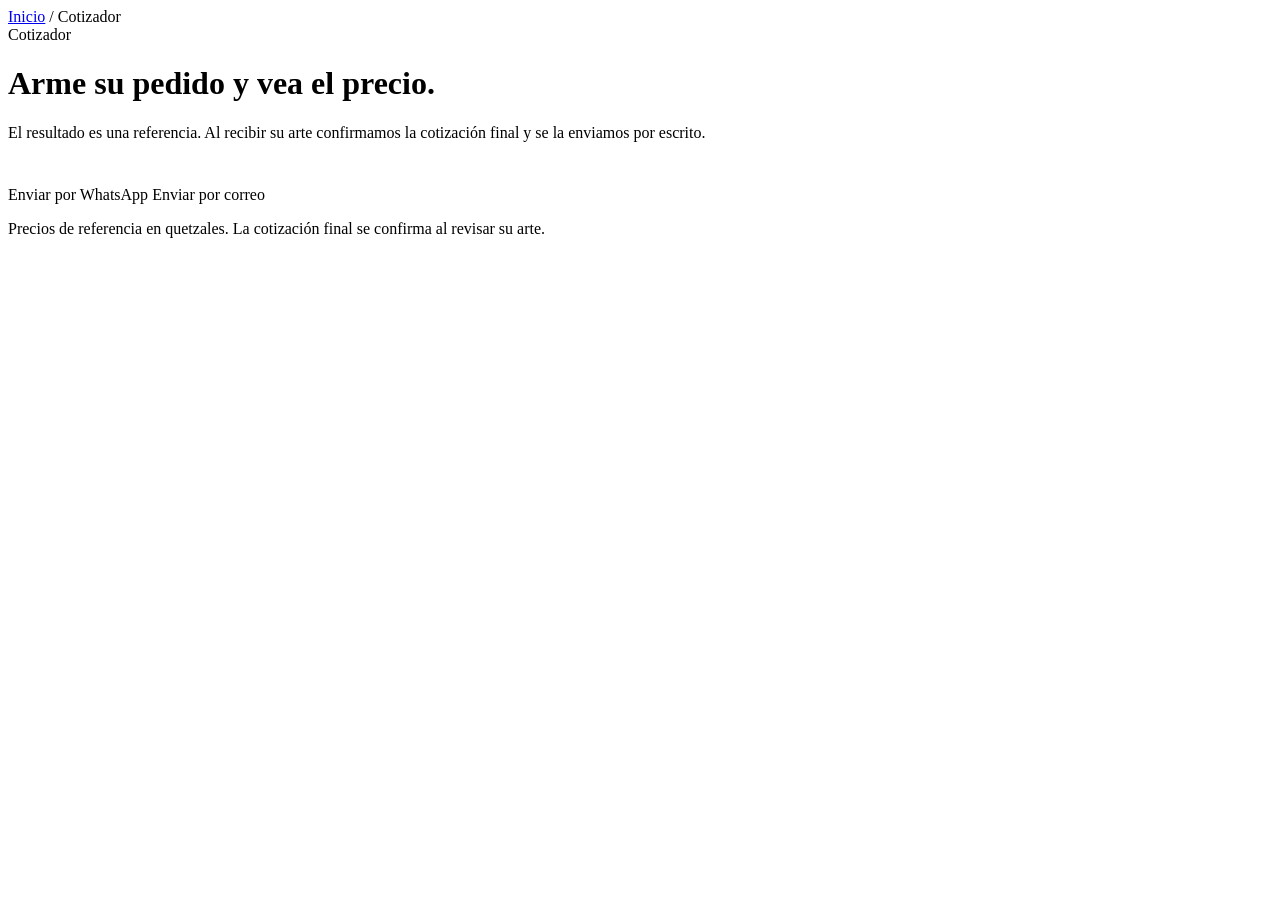
==== cotizador.html @ a4f09148 "Add files via upload" ====
<!doctype html>
<html lang="es">
<head>
<meta charset="utf-8">
<meta name="viewport" content="width=device-width, initial-scale=1">
<title>Cotizador · mi eelo</title>
<meta name="description" content="Cotice su pedido de productos personalizados al instante.">
<link rel="preconnect" href="https://fonts.googleapis.com">
<link rel="preconnect" href="https://fonts.gstatic.com" crossorigin>
<link href="https://fonts.googleapis.com/css2?family=DM+Sans:opsz,wght@9..40,400;9..40,500;9..40,700&family=Jost:wght@400;500;600;700&display=swap" rel="stylesheet">
<link rel="stylesheet" href="assets/estilos.css">
</head>
<body data-pagina="cotizador">
<div id="encabezado"></div>
<header class="cabecera" style="padding-bottom:28px"><div class="wrap">
  <div class="migas"><a href="index.html">Inicio</a> / Cotizador</div>
  <div class="eyebrow">Cotizador</div>
  <h1>Arme su pedido y vea el precio.</h1>
  <p class="lead">El resultado es una referencia. Al recibir su arte confirmamos la cotización final y se la enviamos por escrito.</p>
</div></header>
<section style="padding-top:0"><div class="wrap"><div class="cot">
  <form class="form" id="cotForm" onsubmit="return false"></form>
  <aside class="resumen" aria-live="polite">
    <div class="r-top"><div class="r-foto" id="rFoto"></div>
      <div><span class="r-cod" id="rCod"></span><div class="unit" id="rUnit"></div></div></div>
    <div class="config" id="rConfig"></div>
    <div class="desglose" id="rDesglose"></div>
    <div class="hint" id="rHint"></div>
    <div class="avisos" id="rAvisos"></div>
    <a class="btn btn-terra" id="btnWa" target="_blank" rel="noopener">Enviar por WhatsApp</a>
    <a class="btn btn-ghost" id="btnMail">Enviar por correo</a>
    <p class="legal">Precios de referencia en quetzales. La cotización final se confirma al revisar su arte.</p>
  </aside>
</div></div></section>
<div id="pie"></div>
<script src="assets/datos.js"></script>
<script src="assets/app.js"></script>
</body>
</html>
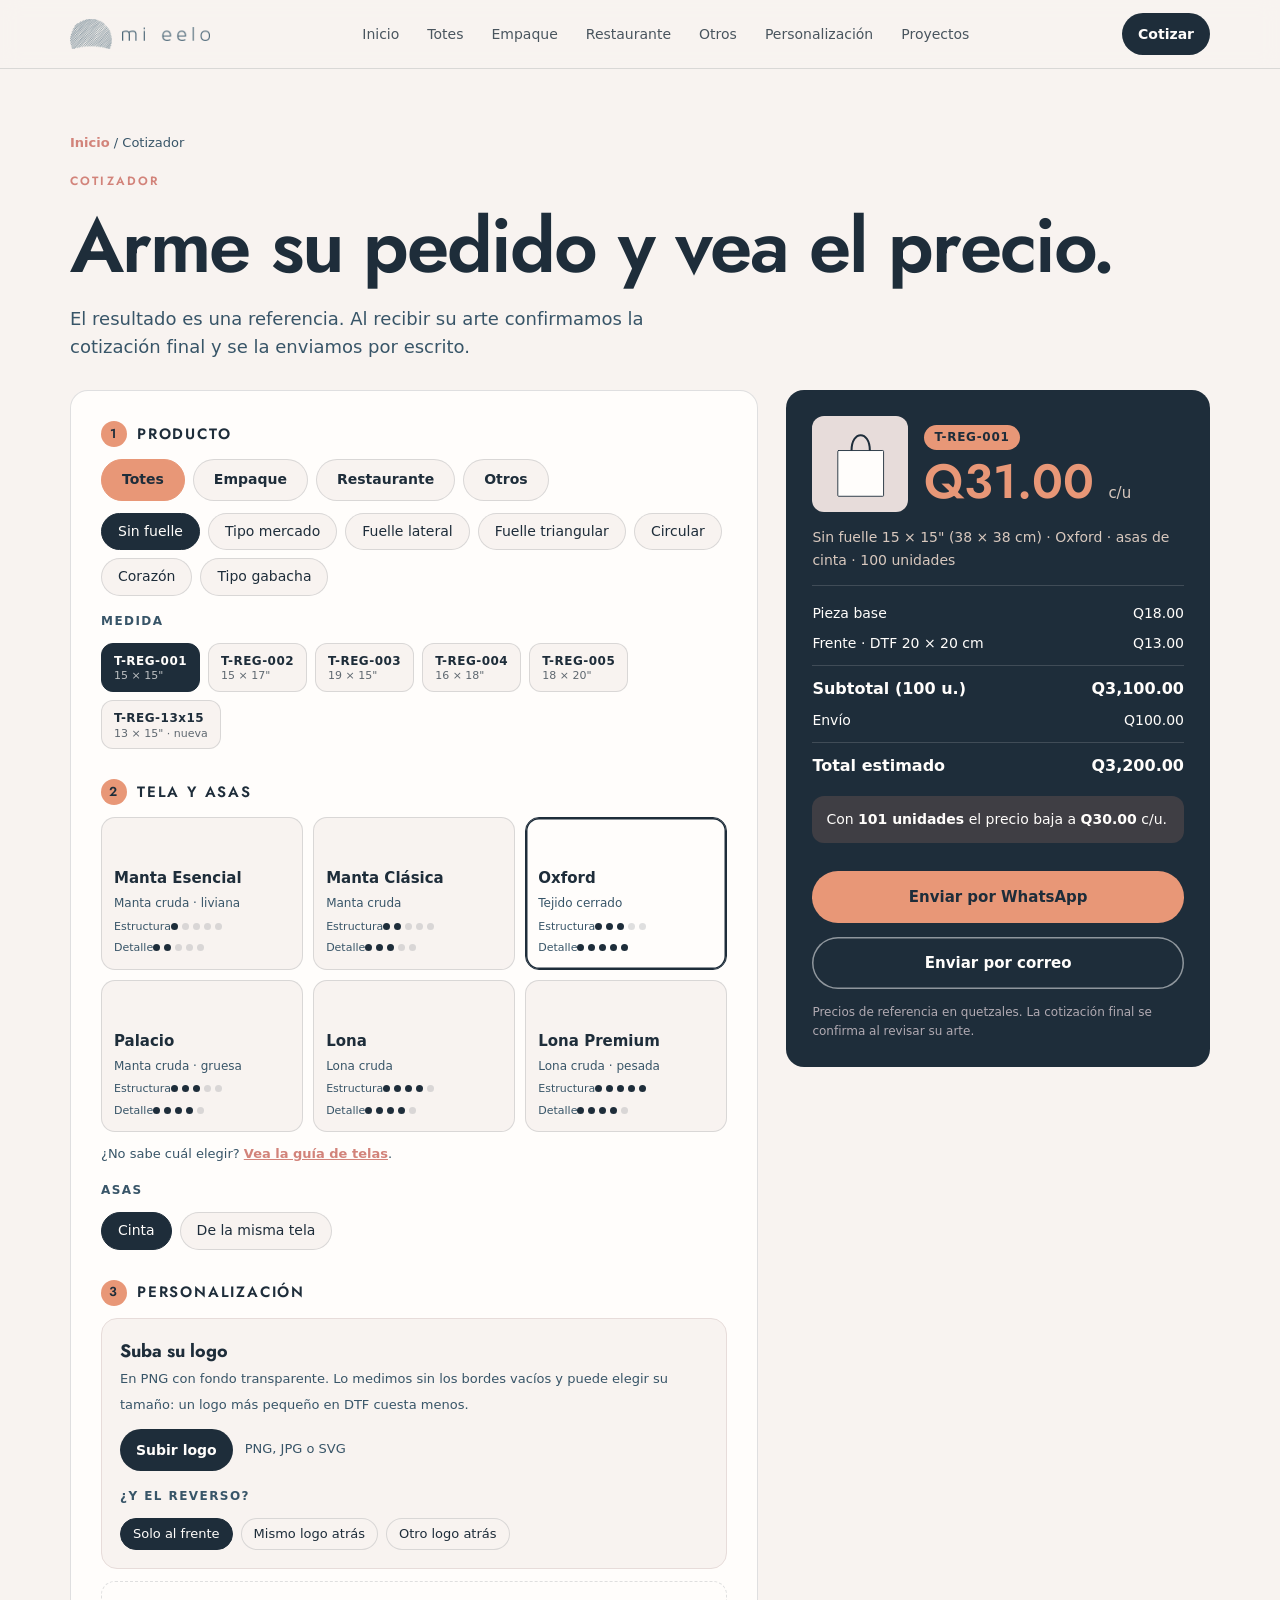
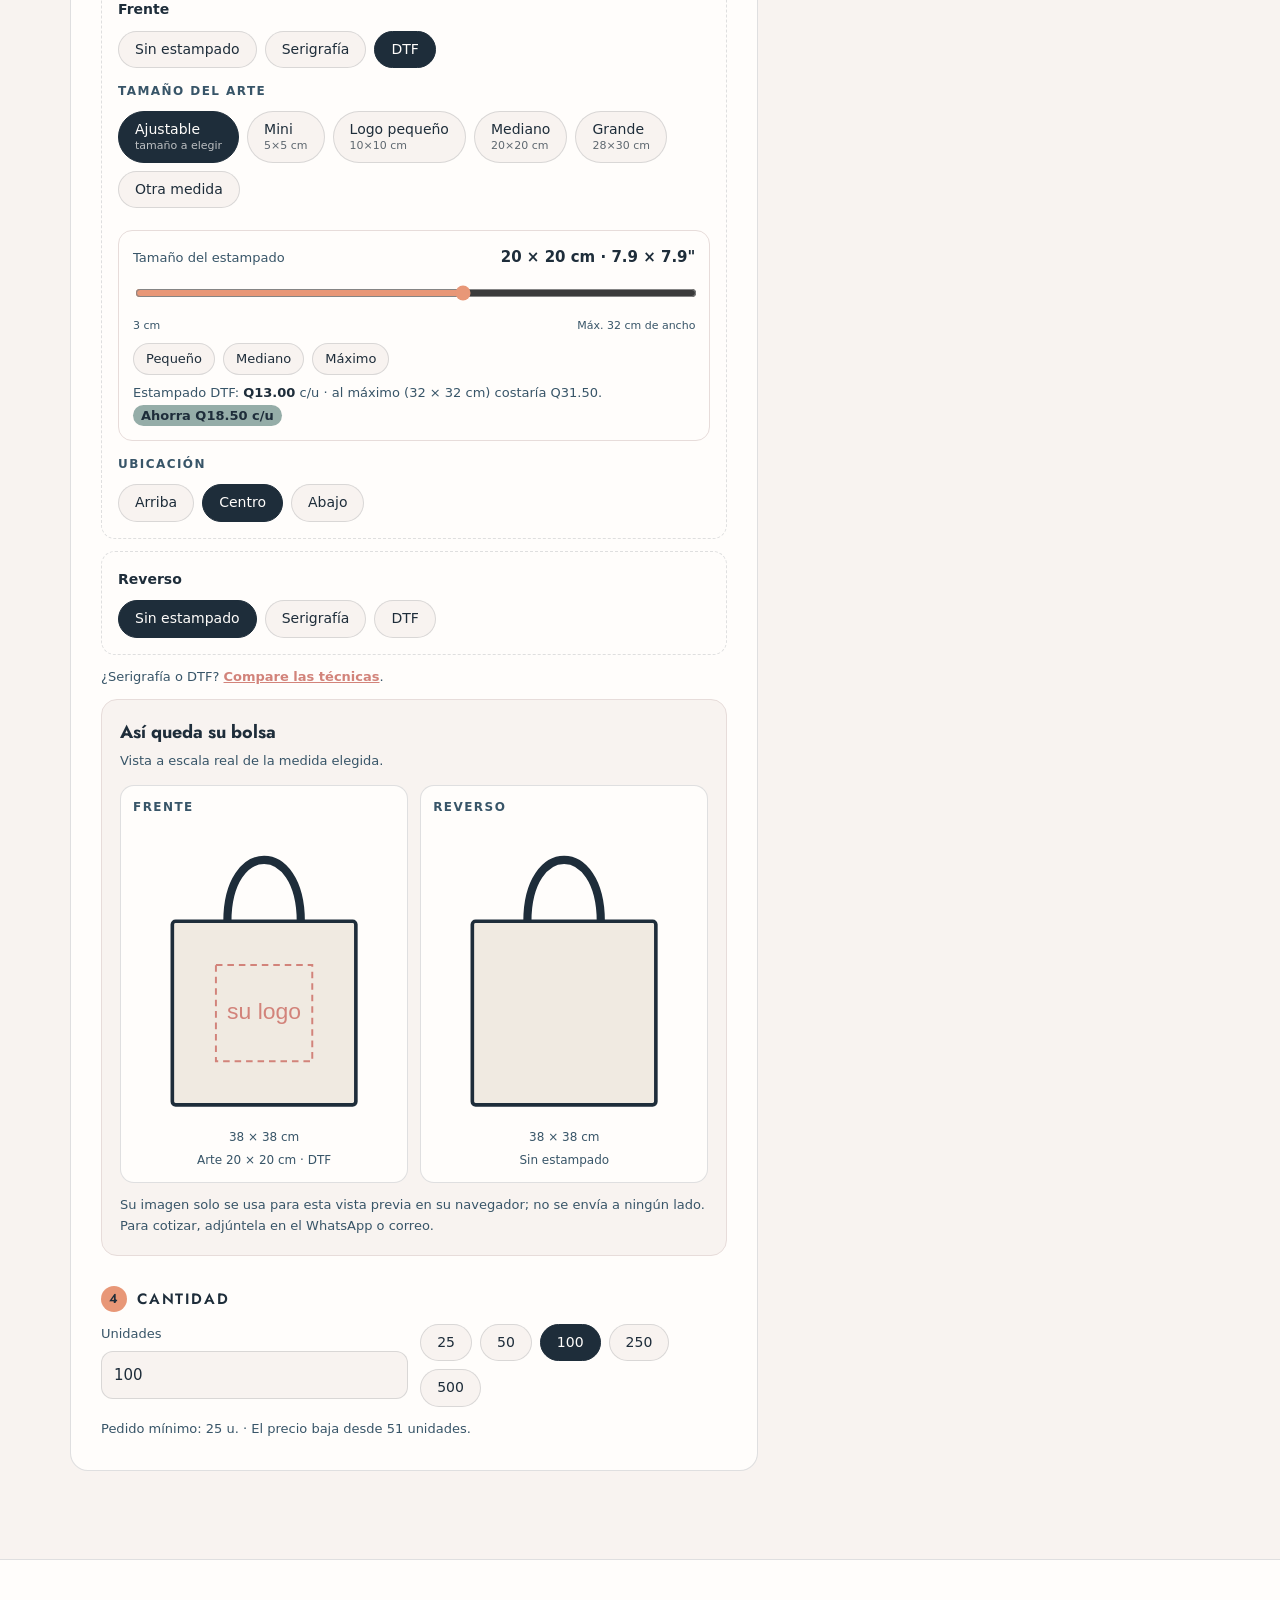
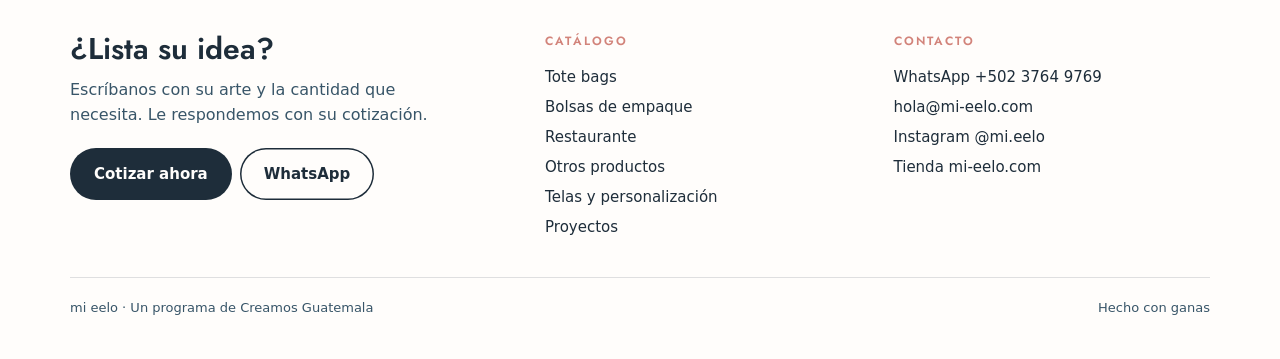
==== commit ecd7b360: "Logo con tamaño ajustable, íconos a la medida y reverso - Cotizador: subir logo (se recortan bordes " ====
--- a/cotizador.html
+++ b/cotizador.html
@@ -8,9 +8,17 @@
 <link rel="preconnect" href="https://fonts.googleapis.com">
 <link rel="preconnect" href="https://fonts.gstatic.com" crossorigin>
 <link href="https://fonts.googleapis.com/css2?family=DM+Sans:opsz,wght@9..40,400;9..40,500;9..40,700&family=Jost:wght@400;500;600;700&display=swap" rel="stylesheet">
-<link rel="stylesheet" href="assets/estilos.css">
+<link rel="stylesheet" href="assets/estilos.css?v=6">
 </head>
 <body data-pagina="cotizador">
+<div id="cargador" aria-hidden="true">
+  <div class="cg-logo">
+    <div class="cg-sol"><img src="assets/img/logo-sol.png" alt=""></div>
+    <img class="cg-txt" src="assets/img/logo-texto.png" alt="">
+    <div class="cg-barra"><i></i></div>
+  </div>
+</div>
+<script>try{var c=document.getElementById('cargador');if(sessionStorage.getItem('mieelo-visto'))c.classList.add('rapido');sessionStorage.setItem('mieelo-visto','1')}catch(e){}</script>
 <div id="encabezado"></div>
 <header class="cabecera" style="padding-bottom:28px"><div class="wrap">
   <div class="migas"><a href="index.html">Inicio</a> / Cotizador</div>
@@ -33,7 +41,7 @@
   </aside>
 </div></div></section>
 <div id="pie"></div>
-<script src="assets/datos.js"></script>
-<script src="assets/app.js"></script>
+<script src="assets/datos.js?v=6"></script>
+<script src="assets/app.js?v=6"></script>
 </body>
 </html>
--- a/assets/estilos.css
+++ b/assets/estilos.css
@@ -0,0 +1,356 @@
+/* =========================================================
+   mi eelo · estilos del catálogo (Brandbook 2020)
+   Mission Gothic es la tipografía de marca: si tienen el archivo,
+   agreguen un @font-face aquí y se usará automáticamente.
+   Mientras tanto se muestra Jost como sustituto.
+   ========================================================= */
+:root{
+  --navy:#1E2D3A; --azul:#385568; --blush:#E7DCDA; --arena:#E4C7BA; --lino:#D8C8BE;
+  --coral:#D2837A; --terra:#E89777; --gris:#B1AAB2; --salvia:#95ADA8; --lila:#D5CAD8;
+  --papel:#F8F3F0; --blanco:#FFFDFB; --linea:rgba(30,45,58,.14);
+  --f-marca:'Mission Gothic','Jost',system-ui,sans-serif;
+  --f-texto:'DM Sans',system-ui,sans-serif;
+  --radio:18px;
+}
+*{box-sizing:border-box}
+html{scroll-behavior:smooth}
+body{margin:0;background:var(--papel);color:var(--navy);font-family:var(--f-texto);font-size:16px;line-height:1.6;-webkit-font-smoothing:antialiased}
+img,svg{display:block;max-width:100%}
+a{color:inherit}
+h1,h2,h3,h4{font-family:var(--f-marca);font-weight:600;line-height:1.1;margin:0}
+h1{font-size:clamp(40px,6vw,76px);letter-spacing:-.025em}
+h2{font-size:clamp(30px,4.2vw,48px);letter-spacing:-.01em}
+h3{font-size:22px}
+p{margin:0}
+.wrap{max-width:1180px;margin:0 auto;padding:0 20px}
+section{padding:88px 0;position:relative}
+.eyebrow{font-family:var(--f-marca);text-transform:uppercase;letter-spacing:.18em;font-size:12px;font-weight:600;color:var(--coral);margin-bottom:14px}
+.lead{font-size:18px;color:var(--azul);max-width:640px;margin-top:16px}
+.muted{color:var(--azul)}
+.oculto{display:none!important}
+.btn{display:inline-flex;align-items:center;justify-content:center;gap:8px;padding:14px 24px;border-radius:999px;font-weight:700;text-decoration:none;border:0;cursor:pointer;font-family:var(--f-texto);font-size:15px;transition:transform .15s,background .15s;white-space:nowrap}
+.btn:hover{transform:translateY(-1px)}
+.btn-sm{padding:10px 16px;font-size:14px}
+.btn-primary{background:var(--navy);color:var(--blanco)}
+.btn-primary:hover{background:var(--azul)}
+.btn-ghost{background:transparent;color:var(--navy);box-shadow:inset 0 0 0 1.5px var(--navy)}
+.btn-terra{background:var(--terra);color:var(--navy)}
+.botonera{display:flex;gap:8px;flex-wrap:wrap}
+
+/* NAV */
+.nav{position:sticky;top:0;z-index:50;background:rgba(248,243,240,.92);backdrop-filter:blur(10px);border-bottom:1px solid var(--linea)}
+.nav .wrap{display:flex;align-items:center;justify-content:space-between;height:68px;gap:16px}
+.logo{font-family:var(--f-marca);font-size:26px;font-weight:600;letter-spacing:-.02em;text-decoration:none;flex:none}
+.logo span{color:var(--terra)}
+.nav ul{display:flex;gap:4px;list-style:none;margin:0;padding:0;font-size:14px;font-weight:500}
+.nav ul a{text-decoration:none;padding:8px 12px;border-radius:999px;display:block;opacity:.8}
+.nav ul a:hover{opacity:1;background:var(--blush)}
+.nav ul a.activo{opacity:1;background:var(--navy);color:var(--blanco)}
+.nav-der{display:flex;gap:10px;align-items:center}
+.hamburguesa{display:none;width:42px;height:42px;border:0;background:var(--blush);border-radius:50%;cursor:pointer;flex-direction:column;justify-content:center;align-items:center;gap:4px}
+.hamburguesa span{width:18px;height:2px;background:var(--navy);display:block}
+@media(max-width:1020px){
+  .hamburguesa{display:flex}
+  .nav ul{display:none;position:absolute;top:68px;left:0;right:0;background:var(--papel);flex-direction:column;padding:12px 20px 20px;border-bottom:1px solid var(--linea)}
+  .nav ul.abierto{display:flex}
+  .nav ul a{padding:12px 14px}
+}
+
+/* CABECERA DE PÁGINA */
+.cabecera{padding:64px 0 40px}
+.cabecera .migas{font-size:13px;color:var(--azul);margin-bottom:18px}
+.cabecera .migas a{text-decoration:none;color:var(--coral);font-weight:600}
+
+/* HERO */
+.hero{padding:64px 0 80px;overflow:hidden}
+.hero .wrap{display:grid;grid-template-columns:1.1fr .9fr;gap:40px;align-items:center}
+.hero h1 em{font-style:normal;color:var(--terra)}
+.hero .lead{font-size:19px}
+.hero .botonera{margin-top:30px}
+.hero-art{position:relative;aspect-ratio:1/1}
+.hero-art .sol{position:absolute;inset:6%;border-radius:50%;background:var(--terra)}
+.hero-art .sol2{position:absolute;width:38%;aspect-ratio:1;border-radius:50%;background:var(--salvia);right:-4%;bottom:2%;opacity:.9}
+.hero-art svg{position:absolute;inset:8% 14%;width:72%;height:auto}
+.hero-meta{display:flex;gap:28px;margin-top:36px;flex-wrap:wrap}
+.hero-meta div{font-size:14px;color:var(--azul)}
+.hero-meta b{display:block;font-family:var(--f-marca);font-size:28px;color:var(--navy);font-weight:600}
+@media(max-width:860px){.hero .wrap{grid-template-columns:1fr}.hero-art{max-width:360px;margin:0 auto;width:100%}}
+
+/* PASOS */
+.pasos{background:var(--navy);color:var(--blanco);padding:44px 0}
+.pasos ol{list-style:none;margin:0;padding:0;display:grid;grid-template-columns:repeat(4,1fr);gap:20px}
+.pasos li{display:flex;gap:14px;align-items:flex-start}
+.pasos .n{flex:none;width:36px;height:36px;border-radius:50%;background:var(--terra);color:var(--navy);display:grid;place-items:center;font-family:var(--f-marca);font-weight:700}
+.pasos b{display:block;font-family:var(--f-marca);font-size:18px}
+.pasos span{font-size:14px;opacity:.75}
+@media(max-width:860px){.pasos ol{grid-template-columns:1fr 1fr}}
+@media(max-width:520px){.pasos ol{grid-template-columns:1fr}}
+
+/* CATEGORÍAS (inicio) */
+.grid-cat{display:grid;grid-template-columns:repeat(2,1fr);gap:20px;margin-top:40px}
+.cat{display:grid;grid-template-columns:44% 1fr;background:var(--blanco);border-radius:var(--radio);overflow:hidden;text-decoration:none;border:1px solid var(--linea);transition:transform .2s,box-shadow .2s}
+.cat:hover{transform:translateY(-3px);box-shadow:0 14px 30px -18px rgba(30,45,58,.4)}
+.cat-foto{background:var(--c);display:grid;place-items:center;min-height:220px;overflow:hidden}
+.cat-foto img{width:100%;height:100%;object-fit:cover}
+.cat-txt{padding:24px;display:flex;flex-direction:column;gap:10px}
+.cat-txt p{font-size:15px;color:var(--azul)}
+.cat-pie{margin-top:auto;display:flex;justify-content:space-between;gap:10px;flex-wrap:wrap;font-size:13px;color:var(--azul);padding-top:12px;border-top:1px solid var(--linea)}
+.cat-pie i{font-style:normal;font-weight:700;color:var(--coral)}
+@media(max-width:860px){.grid-cat{grid-template-columns:1fr}}
+@media(max-width:480px){.cat{grid-template-columns:1fr}.cat-foto{min-height:180px}}
+.atajos{display:grid;grid-template-columns:repeat(7,1fr);gap:12px;margin-top:32px}
+.atajo{background:var(--blanco);border-radius:16px;padding:16px 12px;text-align:center;text-decoration:none;border:1px solid var(--linea);transition:border-color .2s}
+.atajo:hover{border-color:var(--navy)}
+.atajo svg{height:84px;width:auto;margin:0 auto 8px}
+.atajo b{display:block;font-family:var(--f-marca);font-size:15px}
+.atajo span{font-size:12px;color:var(--azul)}
+@media(max-width:860px){.atajos{grid-template-columns:repeat(3,1fr)}}
+
+/* FILTROS Y TARJETAS DE PRODUCTO */
+.filtros{display:flex;gap:8px;flex-wrap:wrap;margin-bottom:28px;position:sticky;top:68px;z-index:5;background:var(--papel);padding:12px 0}
+.filtros button{font:inherit;font-size:14px;font-weight:500;padding:9px 16px;border-radius:999px;border:1.5px solid var(--linea);background:var(--blanco);cursor:pointer;color:var(--navy)}
+.filtros button small{opacity:.55;margin-left:4px}
+.filtros button.on{background:var(--navy);color:var(--blanco);border-color:var(--navy)}
+.grid-productos{display:grid;grid-template-columns:repeat(3,1fr);gap:22px}
+.producto{background:var(--blanco);border-radius:var(--radio);overflow:hidden;display:flex;flex-direction:column;border:1px solid var(--linea)}
+.producto .foto{position:relative;background:var(--blush);aspect-ratio:1/1;overflow:hidden}
+.producto .foto img{width:100%;height:100%;object-fit:cover}
+.ilus-respaldo{width:100%;height:100%;display:grid;place-items:center;padding:30px}
+.ilus-respaldo svg{height:100%;width:auto}
+.badge-cod{position:absolute;top:12px;left:12px;background:var(--navy);color:var(--blanco);font-size:12px;font-weight:700;letter-spacing:.06em;padding:5px 10px;border-radius:999px}
+.miniaturas{position:absolute;bottom:12px;left:0;right:0;display:flex;justify-content:center;gap:6px}
+.miniaturas button{width:10px;height:10px;border-radius:50%;border:0;background:rgba(255,255,255,.7);cursor:pointer;padding:0;box-shadow:0 0 0 1px rgba(30,45,58,.25)}
+.miniaturas button.on{background:var(--navy)}
+.producto .cuerpo{padding:22px;display:flex;flex-direction:column;gap:10px;flex:1}
+.producto .rasgo{font-size:12px;text-transform:uppercase;letter-spacing:.12em;color:var(--coral);font-weight:700}
+.producto p{font-size:14px;color:var(--azul)}
+.lbl,.sub-lbl{font-size:12px;text-transform:uppercase;letter-spacing:.12em;font-weight:700;color:var(--azul);margin-top:4px}
+.variantes{display:flex;gap:6px;flex-wrap:wrap}
+.variantes button{font:inherit;border:1.5px solid var(--linea);background:var(--papel);border-radius:10px;padding:6px 10px;cursor:pointer;text-align:left;line-height:1.2;color:var(--navy)}
+.variantes button b{display:block;font-size:11px;letter-spacing:.06em;color:var(--coral)}
+.variantes button span{font-size:13px;font-weight:500}
+.variantes button.on{background:var(--navy);color:var(--blanco);border-color:var(--navy)}
+.variantes button.on b{color:var(--terra)}
+.ficha{display:flex;flex-wrap:wrap;gap:6px 14px;font-size:13px;background:var(--papel);border-radius:10px;padding:10px 12px}
+.ficha span{white-space:nowrap}
+.pie-prod{margin-top:auto;padding-top:14px;border-top:1px solid var(--linea);display:flex;flex-direction:column;gap:12px}
+.desde{font-size:12px;color:var(--azul);line-height:1.3}
+.desde b{display:block;font-family:var(--f-marca);font-size:24px;color:var(--navy)}
+@media(max-width:1000px){.grid-productos{grid-template-columns:1fr 1fr}}
+@media(max-width:620px){.grid-productos{grid-template-columns:1fr}}
+.otras{display:grid;grid-template-columns:repeat(3,1fr);gap:16px;margin-top:28px}
+.cat-mini{background:var(--c);border-radius:var(--radio);padding:22px;text-decoration:none;display:flex;flex-direction:column;gap:6px}
+.cat-mini b{font-family:var(--f-marca);font-size:20px}
+.cat-mini span{font-size:14px}
+.cat-mini i{font-style:normal;font-weight:700;margin-top:6px}
+@media(max-width:760px){.otras{grid-template-columns:1fr}}
+.banda-cta{background:var(--navy);color:var(--blanco);border-radius:var(--radio);padding:34px;display:flex;justify-content:space-between;align-items:center;gap:20px;flex-wrap:wrap;margin-top:48px}
+.banda-cta h3{font-size:26px}
+.banda-cta p{opacity:.8;margin-top:6px}
+
+/* TELAS */
+.guia{display:grid;grid-template-columns:repeat(3,1fr);gap:18px;margin:40px 0}
+.uso{border-radius:var(--radio);padding:26px}
+.uso:nth-child(1){background:var(--lila)}
+.uso:nth-child(2){background:var(--arena)}
+.uso:nth-child(3){background:#C9D7D3}
+.uso .q{font-size:13px;text-transform:uppercase;letter-spacing:.14em;font-weight:700;opacity:.7}
+.uso h3{margin:10px 0 8px;font-size:21px}
+.uso p{font-size:15px}
+.uso .rec{margin-top:14px;font-weight:700;font-size:15px}
+.grid-telas{display:grid;grid-template-columns:repeat(3,1fr);gap:16px}
+.tela{border:1px solid var(--linea);border-radius:var(--radio);padding:22px;display:flex;flex-direction:column;gap:10px;background:var(--blanco)}
+.tela .muestra,.sw{background-image:repeating-linear-gradient(0deg,rgba(255,255,255,.3) 0 1px,transparent 1px 4px),repeating-linear-gradient(90deg,rgba(30,45,58,.07) 0 1px,transparent 1px 4px)}
+.tela .muestra{height:64px;border-radius:12px}
+.tela .fam{font-size:12px;text-transform:uppercase;letter-spacing:.14em;color:var(--coral);font-weight:700}
+.tela p{font-size:14px;color:var(--azul)}
+.tela .btn{margin-top:auto;align-self:flex-start}
+.medidor{display:grid;grid-template-columns:120px 1fr;gap:6px 10px;font-size:13px;align-items:center}
+.puntos{display:inline-flex;gap:4px;vertical-align:middle}
+.puntos i{width:11px;height:11px;border-radius:50%;background:var(--linea)}
+.puntos i.on{background:var(--navy)}
+.aptitud{display:flex;gap:6px;flex-wrap:wrap}
+.aptitud span{font-size:12px;padding:3px 10px;border-radius:999px;background:var(--papel);border:1px solid var(--linea)}
+@media(max-width:960px){.guia,.grid-telas{grid-template-columns:1fr 1fr}}
+@media(max-width:600px){.guia,.grid-telas{grid-template-columns:1fr}}
+
+/* TÉCNICAS */
+.tecnicas{display:grid;grid-template-columns:1fr 1fr;gap:22px;margin-top:40px}
+.tecnica{background:var(--blanco);border-radius:var(--radio);padding:30px;border:1px solid var(--linea)}
+.tecnica h3{font-size:28px;margin-bottom:6px}
+.tecnica .sub{color:var(--azul);margin-bottom:18px}
+.tecnica ul{padding-left:18px;margin:0 0 20px;font-size:15px}
+.tecnica li{margin-bottom:6px}
+table.precios{width:100%;border-collapse:collapse;font-size:15px}
+table.precios th,table.precios td{text-align:left;padding:10px 0;border-bottom:1px solid var(--linea)}
+table.precios th{font-size:12px;text-transform:uppercase;letter-spacing:.12em;color:var(--azul);font-weight:700}
+table.precios td:last-child,table.precios th:last-child{text-align:right}
+.nota{font-size:13px;color:var(--azul);margin-top:12px}
+.simulador{margin-top:22px;display:grid;grid-template-columns:1fr 220px;gap:28px;background:var(--navy);color:var(--blanco);border-radius:var(--radio);padding:34px}
+.simulador h3{font-size:26px;margin-bottom:8px}
+.simulador p{opacity:.8;font-size:15px}
+.sim-ctrl{display:flex;gap:8px;flex-wrap:wrap;margin:20px 0}
+.sim-ctrl button{background:transparent;color:var(--blanco);border:1.5px solid rgba(255,255,255,.35);border-radius:999px;padding:8px 14px;font:inherit;font-size:14px;cursor:pointer}
+.sim-ctrl button.on{background:var(--terra);border-color:var(--terra);color:var(--navy);font-weight:700}
+.sim-custom{display:flex;gap:10px;align-items:center;font-size:14px;flex-wrap:wrap}
+.simulador .sim-custom input{width:76px;padding:8px;border-radius:10px;border:0;font:inherit;color:var(--navy)}
+.sim-res{display:flex;gap:32px;margin-top:24px;flex-wrap:wrap}
+.sim-res b{display:block;font-family:var(--f-marca);font-size:36px;color:var(--terra)}
+.sim-res span{font-size:13px;opacity:.75}
+.metro{background:var(--blanco);border-radius:6px;padding:6px}
+.metro-lbl{font-size:12px;opacity:.7;text-align:center;margin-top:8px}
+.caras{display:grid;grid-template-columns:repeat(3,1fr);gap:16px;margin-top:22px}
+.cara{background:var(--blush);border-radius:var(--radio);padding:22px}
+.cara h4{font-size:19px;margin-bottom:6px}
+.cara p{font-size:14px;color:var(--azul)}
+@media(max-width:860px){.tecnicas,.simulador,.caras{grid-template-columns:1fr}.metro-box{max-width:220px}}
+
+/* VOLUMEN */
+.escalas{display:grid;grid-template-columns:repeat(4,1fr);gap:14px;margin-top:36px}
+.escala{background:var(--blanco);border-radius:var(--radio);padding:24px}
+.escala .rango{font-family:var(--f-marca);font-size:22px;font-weight:600}
+.escala .uds{font-size:13px;color:var(--azul)}
+.escala .px{font-family:var(--f-marca);font-size:34px;font-weight:600;margin-top:16px}
+.escala .ahorro{font-size:13px;color:var(--coral);font-weight:700;min-height:20px}
+.escala.dest{background:var(--navy);color:var(--blanco)}
+.escala.dest .uds{color:var(--lino)}
+.escala.dest .ahorro{color:var(--terra)}
+@media(max-width:860px){.escalas{grid-template-columns:1fr 1fr}}
+
+/* COTIZADOR */
+.cot{display:grid;grid-template-columns:1.3fr .8fr;gap:28px;align-items:start}
+.form{background:var(--blanco);border-radius:var(--radio);padding:30px;border:1px solid var(--linea);display:flex;flex-direction:column;gap:30px}
+.grupo{display:flex;flex-direction:column;gap:12px}
+.grupo h4{font-size:15px;text-transform:uppercase;letter-spacing:.12em;display:flex;gap:10px;align-items:center}
+.grupo h4 .n{width:26px;height:26px;border-radius:50%;background:var(--terra);display:grid;place-items:center;font-size:13px}
+.seg{display:flex;gap:8px;flex-wrap:wrap}
+.seg button{font:inherit;font-size:14px;font-weight:500;padding:9px 16px;border-radius:999px;border:1.5px solid var(--linea);background:var(--papel);cursor:pointer;color:var(--navy);line-height:1.25;text-align:left}
+.seg button small{display:block;font-size:11px;opacity:.7;font-weight:400}
+.seg button.on{background:var(--navy);color:var(--blanco);border-color:var(--navy)}
+.seg-cat button{padding:11px 20px;font-weight:700}
+.seg-cat button.on{background:var(--terra);border-color:var(--terra);color:var(--navy)}
+.seg-var button{border-radius:12px;padding:8px 12px}
+.seg-var button b{font-size:12px;letter-spacing:.04em}
+.telas-sel{display:grid;grid-template-columns:repeat(3,1fr);gap:10px}
+.telas-sel button{font:inherit;text-align:left;border:1.5px solid var(--linea);background:var(--papel);border-radius:14px;padding:12px;cursor:pointer;display:flex;flex-direction:column;gap:4px;color:var(--navy)}
+.telas-sel .sw{height:28px;border-radius:8px;display:block;margin-bottom:4px}
+.telas-sel b{font-size:15px}
+.telas-sel small{font-size:12px;color:var(--azul)}
+.mini-med{font-size:11px;color:var(--azul);display:flex;justify-content:space-between;align-items:center}
+.mini-med .puntos i{width:7px;height:7px}
+.telas-sel button.on{border-color:var(--navy);box-shadow:inset 0 0 0 1.5px var(--navy);background:var(--blanco)}
+.ayuda{font-size:13px;color:var(--azul)}
+.ayuda a{color:var(--coral);font-weight:700}
+.cara-box{border:1px dashed var(--linea);border-radius:14px;padding:16px;display:flex;flex-direction:column;gap:10px}
+.cara-box .tit{font-weight:700;font-size:14px}
+.fila{display:grid;grid-template-columns:1fr 1fr;gap:12px}
+label.campo{display:flex;flex-direction:column;gap:6px;font-size:13px;font-weight:500;color:var(--azul)}
+select,input[type=number]{font:inherit;font-size:15px;color:var(--navy);padding:11px 12px;border-radius:12px;border:1.5px solid var(--linea);background:var(--papel);width:100%}
+input:focus,button:focus-visible,a:focus-visible{outline:2px solid var(--terra);outline-offset:2px}
+.resumen{position:sticky;top:88px;background:var(--navy);color:var(--blanco);border-radius:var(--radio);padding:26px;display:flex;flex-direction:column;gap:14px}
+.r-top{display:grid;grid-template-columns:96px 1fr;gap:16px;align-items:center}
+.r-foto{width:96px;height:96px;border-radius:12px;overflow:hidden;background:var(--blush)}
+.r-foto img{width:100%;height:100%;object-fit:cover}
+.r-foto .ilus-respaldo{padding:10px}
+.r-cod{display:inline-block;background:var(--terra);color:var(--navy);font-size:12px;font-weight:700;padding:3px 10px;border-radius:999px;letter-spacing:.06em}
+.resumen .unit{font-family:var(--f-marca);font-size:48px;font-weight:600;line-height:1;color:var(--terra);margin-top:8px}
+.resumen .unit small{font-size:15px;color:var(--lino);font-family:var(--f-texto);font-weight:400}
+.resumen .config{font-size:14px;color:var(--lino)}
+.desglose{font-size:14px;border-top:1px solid rgba(255,255,255,.15);padding-top:12px}
+.desglose div{display:flex;justify-content:space-between;gap:10px;padding:4px 0}
+.desglose p{opacity:.85;margin-bottom:8px}
+.desglose .tot{font-weight:700;font-size:16px;border-top:1px solid rgba(255,255,255,.15);margin-top:6px;padding-top:10px}
+.hint{background:rgba(232,151,119,.16);border-radius:12px;padding:12px 14px;font-size:14px}
+.avisos div{background:rgba(255,255,255,.08);border-left:3px solid var(--terra);padding:10px 12px;border-radius:6px;font-size:13px;margin-bottom:8px}
+.resumen .btn-ghost{color:var(--blanco);box-shadow:inset 0 0 0 1.5px rgba(255,255,255,.5)}
+.legal{font-size:12px;color:var(--gris)}
+@media(max-width:1000px){.cot{grid-template-columns:1fr}.resumen{position:static}}
+@media(max-width:600px){.telas-sel{grid-template-columns:1fr 1fr}.fila{grid-template-columns:1fr}.form{padding:20px}}
+
+/* PROCESO */
+.proceso{display:grid;grid-template-columns:repeat(4,1fr);gap:20px;margin-top:36px;counter-reset:p}
+.proceso div{border-top:2px solid var(--navy);padding-top:18px}
+.proceso div::before{counter-increment:p;content:"0" counter(p);font-family:var(--f-marca);font-size:14px;color:var(--coral);font-weight:700}
+.proceso h4{font-size:19px;margin:8px 0}
+.proceso p{font-size:14px;color:var(--azul)}
+@media(max-width:860px){.proceso{grid-template-columns:1fr 1fr}}
+@media(max-width:520px){.proceso{grid-template-columns:1fr}}
+
+/* HISTORIA */
+.historia{background:var(--navy);color:var(--blanco);overflow:hidden}
+.historia .wrap{display:grid;grid-template-columns:1fr 1fr;gap:48px;align-items:center}
+.historia h2{font-size:clamp(36px,5vw,60px)}
+.historia h2 em{font-style:normal;color:var(--terra)}
+.historia p{opacity:.85;font-size:17px;margin-top:16px}
+.historia .circulos{position:relative;aspect-ratio:1}
+.historia .circulos i{position:absolute;border-radius:50%}
+@media(max-width:860px){.historia .wrap{grid-template-columns:1fr}.historia .circulos{max-width:280px}}
+
+/* GALERÍA */
+.galeria{columns:3 280px;column-gap:16px;margin-top:36px}
+.galeria figure{margin:0 0 16px;break-inside:avoid;border-radius:14px;overflow:hidden;background:var(--blush)}
+.galeria img{width:100%;height:auto}
+
+/* FOOTER */
+footer{background:var(--blanco);padding:72px 0 40px;border-top:1px solid var(--linea)}
+footer .wrap{display:grid;grid-template-columns:1.4fr 1fr 1fr;gap:32px}
+footer h3{font-size:30px;margin-bottom:12px}
+footer a:not(.btn){display:block;text-decoration:none;margin-bottom:6px;font-size:15px}
+footer a:not(.btn):hover{color:var(--coral)}
+footer .creditos{grid-column:1/-1;border-top:1px solid var(--linea);padding-top:20px;font-size:13px;color:var(--azul);display:flex;justify-content:space-between;flex-wrap:wrap;gap:10px}
+@media(max-width:760px){footer .wrap{grid-template-columns:1fr}}
+
+/* LOGO EN MENÚ */
+.logo{display:flex;align-items:center;gap:10px}
+.logo-sol{height:30px;width:auto}
+.logo-txt{height:14px;width:auto}
+
+/* CARGADOR: el sol de mi eelo sale sobre el horizonte */
+#cargador{position:fixed;inset:0;z-index:999;background:var(--papel);display:grid;place-items:center;transition:opacity .55s ease,visibility .55s}
+#cargador.fuera{opacity:0;visibility:hidden}
+.cg-logo{display:flex;flex-direction:column;align-items:center;gap:22px;width:200px}
+.cg-sol{width:170px;overflow:hidden;border-bottom:1.5px solid var(--terra);padding-top:4px}
+.cg-sol img{width:100%;transform:translateY(105%);animation:sol-sale 1.1s cubic-bezier(.2,.7,.2,1) .1s forwards}
+.cg-txt{width:150px;opacity:0;letter-spacing:.2em;animation:aparece .7s ease .8s forwards}
+.cg-barra{width:120px;height:2px;background:var(--blush);border-radius:2px;overflow:hidden}
+.cg-barra i{display:block;height:100%;width:40%;background:var(--navy);border-radius:2px;animation:barra 1.1s ease-in-out infinite}
+@keyframes sol-sale{to{transform:translateY(0)}}
+@keyframes aparece{from{opacity:0;transform:translateY(6px)}to{opacity:1;transform:none}}
+@keyframes barra{0%{transform:translateX(-100%)}100%{transform:translateX(260%)}}
+#cargador.rapido .cg-sol img{animation:none;transform:none}
+#cargador.rapido .cg-txt{animation:none;opacity:1}
+@media (prefers-reduced-motion:reduce){
+  .cg-sol img{animation:none;transform:none}.cg-txt{animation:none;opacity:1}.cg-barra i{animation:none;width:100%}
+}
+
+/* SUBIR LOGO + VISTA PREVIA */
+.opc{text-transform:none;letter-spacing:0;font-weight:400}
+.subir{background:var(--papel);border-radius:16px;padding:18px;display:flex;flex-direction:column;gap:12px;border:1.5px solid var(--blush)}
+.subir-tit b{display:block;font-family:var(--f-marca);font-size:18px}
+.subir-tit span{font-size:13px;color:var(--azul)}
+.subir-fila{display:flex;align-items:center;gap:12px;flex-wrap:wrap}
+.subir-btn{position:relative;overflow:hidden}
+.subir-btn input{position:absolute;inset:0;opacity:0;cursor:pointer}
+.subir-btn:focus-within{outline:2px solid var(--terra);outline-offset:2px}
+.subir-ok{display:flex;align-items:center;gap:8px;font-size:13px;font-weight:500;max-width:220px;overflow:hidden;text-overflow:ellipsis;white-space:nowrap}
+.subir-ok img{width:32px;height:32px;object-fit:contain;background:var(--blanco);border-radius:6px;border:1px solid var(--linea)}
+.quitar{border:0;background:var(--blush);width:28px;height:28px;border-radius:50%;cursor:pointer;font-size:16px;line-height:1;color:var(--navy)}
+.seg-mini button{font-size:13px;padding:7px 12px}
+.vista{display:grid;grid-template-columns:1fr 1fr;gap:12px}
+.vista-cara{margin:0;background:var(--blanco);border-radius:14px;padding:12px;border:1px solid var(--linea)}
+.vista-cara figcaption{font-size:12px;text-transform:uppercase;letter-spacing:.12em;font-weight:700;color:var(--azul);margin-bottom:6px}
+.vista-cara svg{width:100%;height:auto;max-height:340px}
+.vista-pie{font-size:12px;color:var(--azul);text-align:center;margin-top:4px}
+.vista-pie.mal{color:#C0392B;font-weight:700}
+@media(max-width:420px){.vista{grid-template-columns:1fr}}
+
+/* Tamaño ajustable del logo en el cotizador */
+.tam-logo{display:flex;flex-direction:column;gap:8px;margin-top:12px;padding:14px;border-radius:14px;background:var(--blanco);border:1.5px solid var(--blush)}
+.tam-cab{display:flex;justify-content:space-between;align-items:baseline;gap:8px;flex-wrap:wrap;font-size:13px;font-weight:500;color:var(--azul)}
+.tam-cab b{font-size:15px;color:var(--navy)}
+.tam-logo input[type=range]{width:100%;accent-color:var(--terra);height:28px;cursor:pointer}
+.tam-esc{display:flex;justify-content:space-between;font-size:11px;color:var(--azul)}
+.tam-precio{margin:0;font-size:13px;color:var(--azul);line-height:1.5}
+.tam-precio b{color:var(--navy)}
+.tam-precio .ahorra{display:inline-block;margin-top:2px;padding:1px 8px;border-radius:999px;background:var(--salvia);color:var(--navy);font-weight:700}
+.vista-med{font-size:12px;color:var(--azul);text-align:center}
